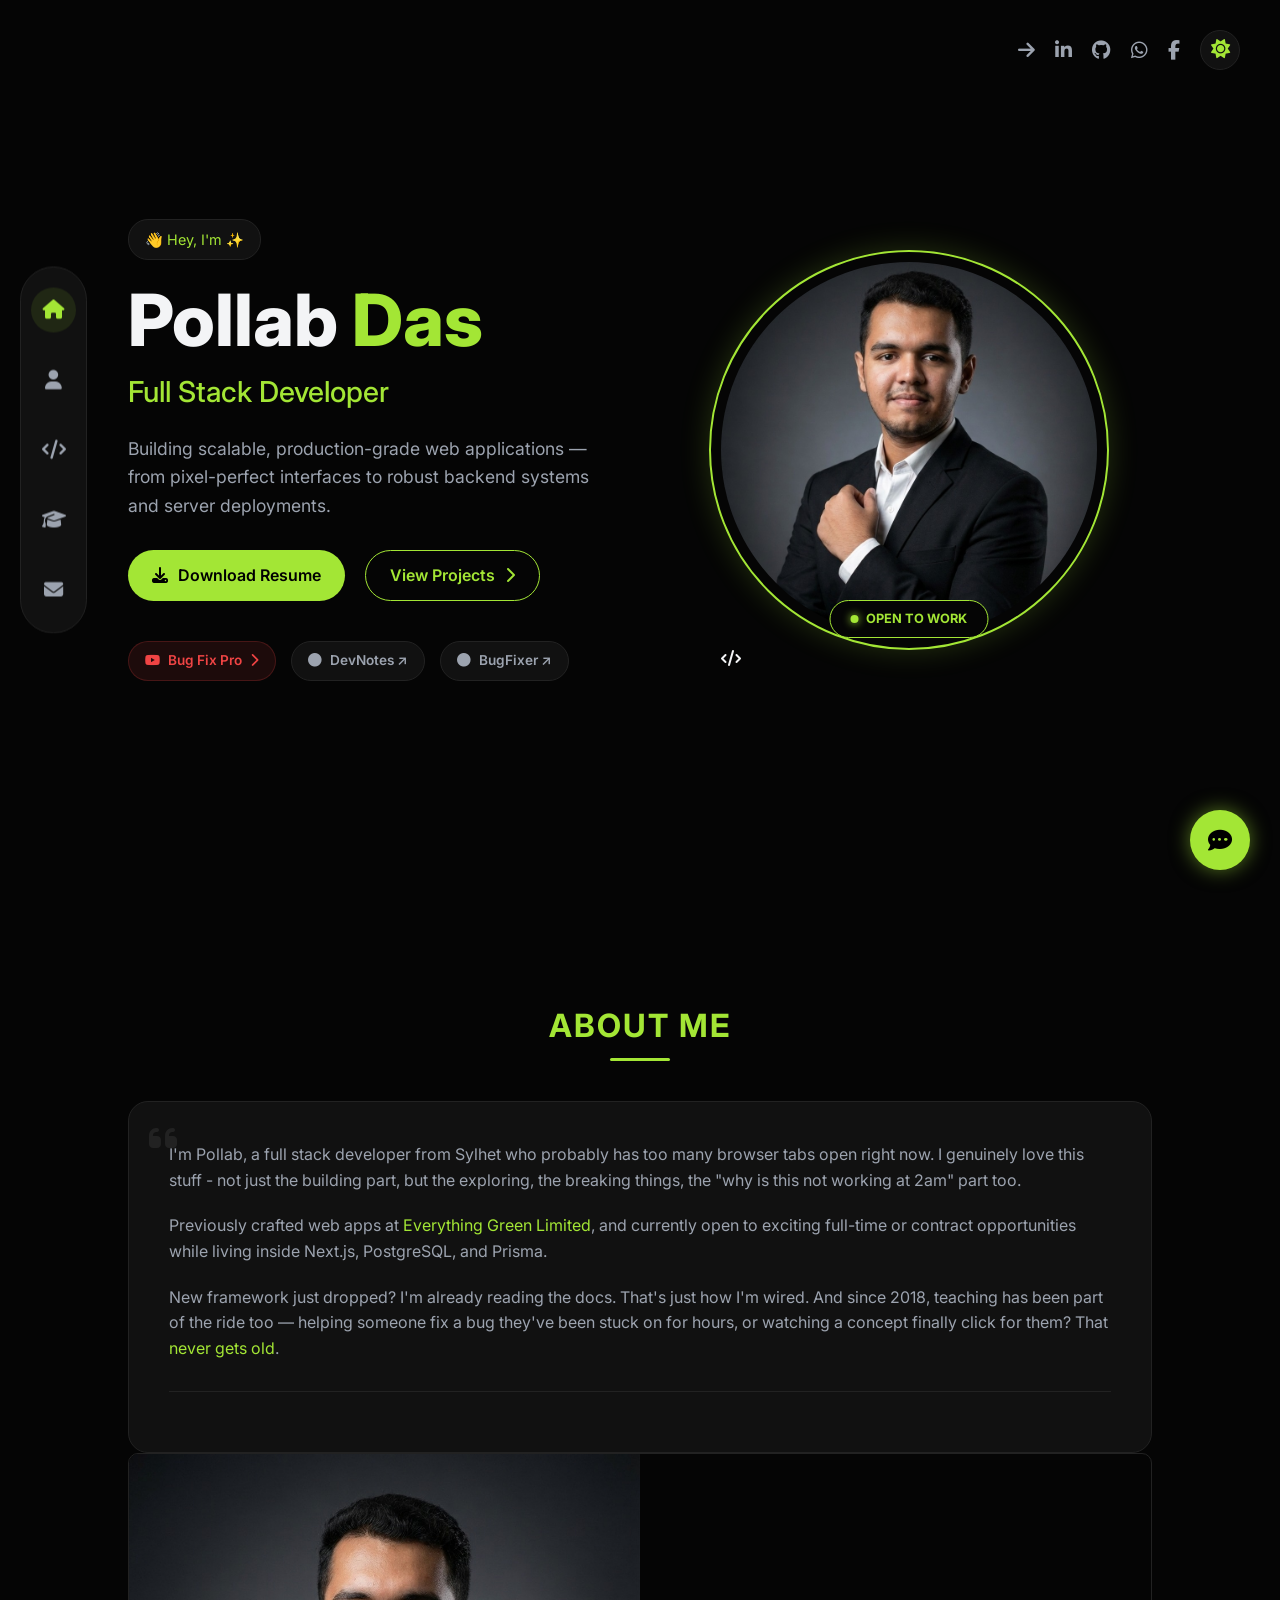
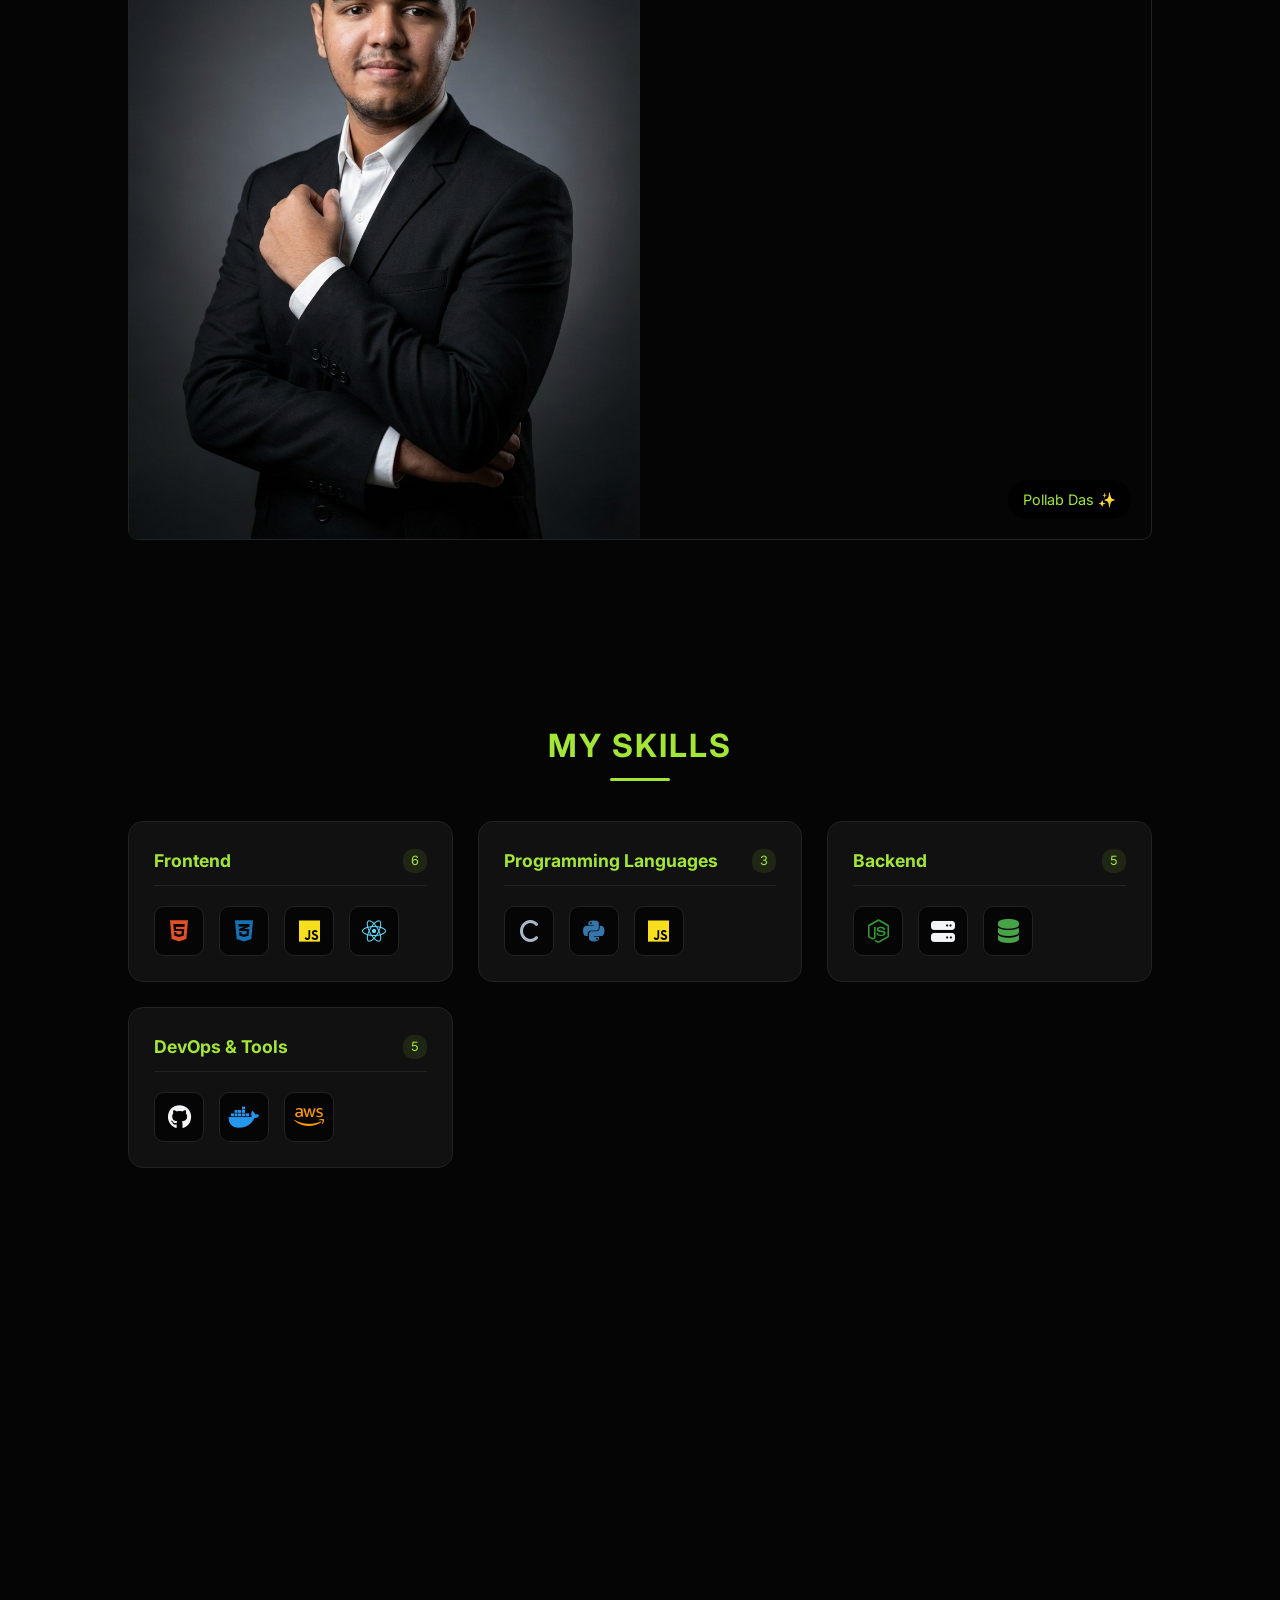
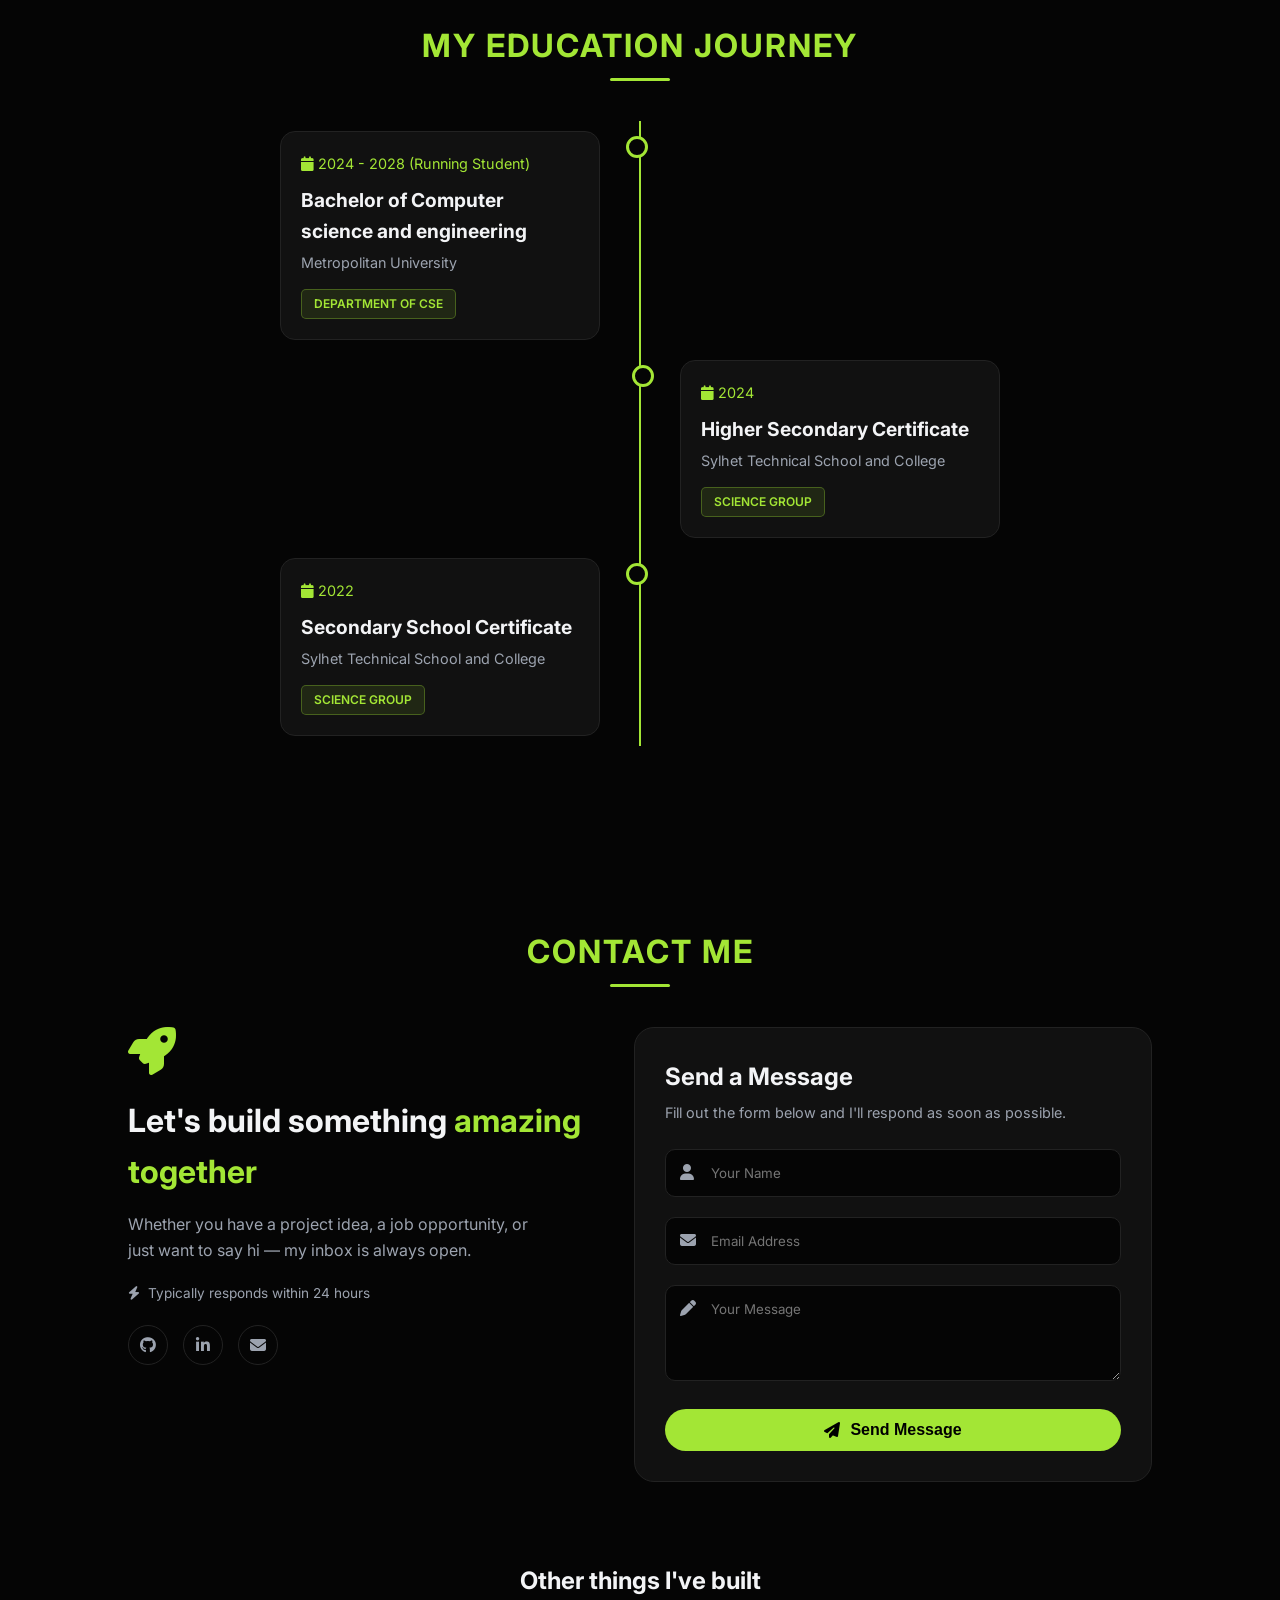
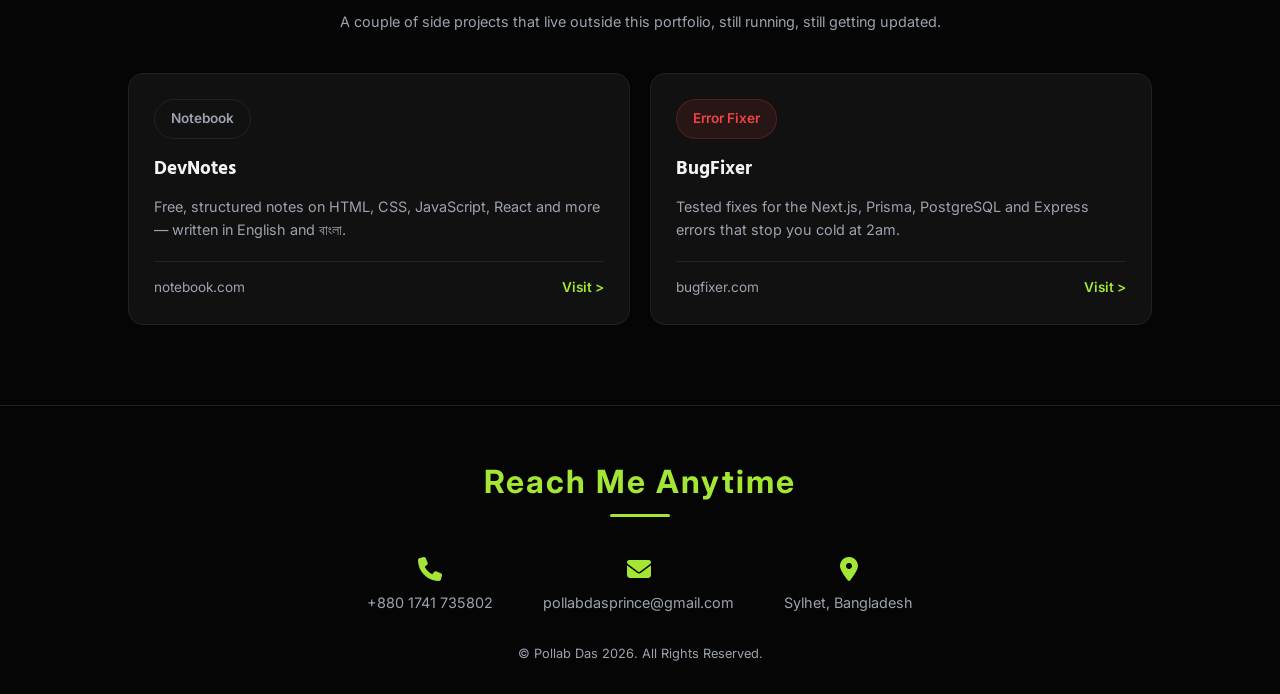
==== index.html @ fcb00f4b "first commit" ====
<!DOCTYPE html>
<html lang="en">
<head>
    <meta charset="UTF-8">
    <meta name="viewport" content="width=device-width, initial-scale=1.0">
    <title>Pollab Das | Full Stack Developer</title>
    <!-- Google Fonts -->
    <link href="https://fonts.googleapis.com/css2?family=Hind+Siliguri:wght@400;500;600;700&family=Inter:wght@400;500;600;700;800&display=swap" rel="stylesheet">
    <!-- Font Awesome for Icons -->
    <link rel="stylesheet" href="https://cdnjs.cloudflare.com/ajax/libs/font-awesome/6.4.0/css/all.min.css">
    <link rel="stylesheet" href="style.css">
</head>
<body>

    <!-- Left Sidebar Navigation -->
    <nav class="sidebar">
        <div class="nav-links">
            <a href="#home" class="active"><i class="fa-solid fa-house"></i></a>
            <a href="#about"><i class="fa-solid fa-user"></i></a>
            <a href="#skills"><i class="fa-solid fa-code"></i></a>
            <a href="#education"><i class="fa-solid fa-graduation-cap"></i></a>
            <a href="#contact"><i class="fa-solid fa-envelope"></i></a>
        </div>
    </nav>

    <!-- Top Right Social Links & Theme Toggle -->
    <div class="top-socials">
        <a href="#"><i class="fa-solid fa-arrow-right"></i></a>
        <a href="#"><i class="fa-brands fa-linkedin-in"></i></a>
        <a href="#"><i class="fa-brands fa-github"></i></a>
        <a href="#"><i class="fa-brands fa-whatsapp"></i></a>
        <a href="#"><i class="fa-brands fa-facebook-f"></i></a>
        <!-- Theme Toggle Button -->
        <button class="theme-toggle" aria-label="Toggle Theme">
            <i class="fa-solid fa-sun"></i>
        </button>
    </div>

    <main>
        <!-- Hero Section -->
        <section id="home" class="hero">
            <div class="hero-content">
                <div class="tagline">
                    <span>👋 Hey, I'm</span>  <span> ✨</span>
                </div>
                <h1 class="name-title">Pollab <span class="accent">Das</span></h1>
                <h2 class="role">Full Stack Developer</h2>
                <p class="description">
                    Building scalable, production-grade web applications — from pixel-perfect interfaces to robust backend systems and server deployments.
                </p>
                <div class="cta-buttons">
                    <a href="#" class="btn btn-primary"><i class="fa-solid fa-download"></i> Download Resume</a>
                    <a href="#" class="btn btn-outline">View Projects <i class="fa-solid fa-chevron-right"></i></a>
                </div>
                <div class="project-tags">
                    <span class="tag red-tag"><i class="fa-brands fa-youtube"></i> Bug Fix Pro <i class="fa-solid fa-chevron-right"></i></span>
                    <span class="tag dark-tag"><i class="fa-solid fa-circle"></i> DevNotes ↗</span>
                    <span class="tag dark-tag"><i class="fa-solid fa-circle"></i> BugFixer ↗</span>
                </div>
            </div>
            <div class="hero-image">
                <div class="image-wrapper">
                    <!-- এখানে আপনার নিজের ছবি দিন -->
                    <img src="image/pro.jpg.jpeg" alt="Abdullah Al Monir">
                    <div class="status-badge">
                        <span class="dot"></span> OPEN TO WORK
                    </div>
                    <div class="floating-icon icon1"><i class="fa-solid fa-code"></i></div>
                </div>
            </div>
        </section>

        <!-- About Section -->
        <section id="about" class="section">
            <h2 class="section-title">ABOUT ME</h2>
            <div class="about-container">
                <div class="about-text-card">
                    <i class="fa-solid fa-quote-left quote-icon"></i>
                    <p>I'm Pollab, a full stack developer from Sylhet who probably has too many browser tabs open right now. I genuinely love this stuff - not just the building part, but the exploring, the breaking things, the "why is this not working at 2am" part too.</p>
                    <p>Previously crafted web apps at <span class="accent">Everything Green Limited</span>, and currently open to exciting full-time or contract opportunities while living inside Next.js, PostgreSQL, and Prisma.</p>
                    <p>New framework just dropped? I'm already reading the docs. That's just how I'm wired. And since 2018, teaching has been part of the ride too — helping someone fix a bug they've been stuck on for hours, or watching a concept finally click for them? That <span class="accent">never gets old</span>.</p>
                    <div class="stats">
                        <!-- <div class="stat-item">
                            <h3>2+</h3>
                            <p>YEARS EXP</p>
                        </div>
                        <div class="stat-item">
                            <h3>30+</h3>
                            <p>PROJECTS</p>
                        </div>
                        <div class="stat-item">
                            <h3>MERN</h3>
                            <p>STACK PRO</p> -->
                        </div>
                    </div>
                </div>
                <div class="about-image-card">
                    <!-- এখানে About সেকশনের জন্য আপনার আরেকটি ছবি দিন -->
                    <img src="image/about.jpeg" alt="About Pollab">
                    <div class="image-badge">Pollab Das ✨</div>
                </div>
            </div>
        </section>

        <!-- Skills Section -->
        <section id="skills" class="section">
            <h2 class="section-title">MY SKILLS</h2>
            <div class="skills-grid">
                
                <!-- Skill Card 1 -->
                <div class="skill-card">
                    <div class="skill-header">
                        <h3>Frontend</h3> <span>6</span>
                    </div>
                    <div class="skill-icons">
                        <div class="icon-box"><i class="fa-brands fa-html5" style="color: #E34F26;"></i></div>
                        <div class="icon-box"><i class="fa-brands fa-css3-alt" style="color: #1572B6;"></i></div>
                        <div class="icon-box"><i class="fa-brands fa-js" style="color: #F7DF1E;"></i></div>
                        <div class="icon-box"><i class="fa-brands fa-react" style="color: #61DAFB;"></i></div>
                    </div>
                </div>

                <!-- Skill Card 2 -->
                <div class="skill-card">
                    <div class="skill-header">
                        <h3>Programming Languages</h3> <span>3</span>
                    </div>
                    <div class="skill-icons">
                        <div class="icon-box"><i class="fa-solid fa-c" style="color: #A8B9CC;"></i></div>
                        <div class="icon-box"><i class="fa-brands fa-python" style="color: #3776AB;"></i></div>
                        <div class="icon-box"><i class="fa-brands fa-js" style="color: #F7DF1E;"></i></div>
                    </div>
                </div>

                <!-- Skill Card 3 -->
                <div class="skill-card">
                    <div class="skill-header">
                        <h3>Backend</h3> <span>5</span>
                    </div>
                    <div class="skill-icons">
                        <div class="icon-box"><i class="fa-brands fa-node-js" style="color: #339933;"></i></div>
                        <div class="icon-box"><i class="fa-solid fa-server" style="color: var(--text-main);"></i></div>
                        <div class="icon-box"><i class="fa-solid fa-database" style="color: #47A248;"></i></div>
                    </div>
                </div>

                <!-- Skill Card 4 -->
                <div class="skill-card">
                    <div class="skill-header">
                        <h3>DevOps & Tools</h3> <span>5</span>
                    </div>
                    <div class="skill-icons">
                        <div class="icon-box"><i class="fa-brands fa-github" style="color: var(--text-main);"></i></div>
                        <div class="icon-box"><i class="fa-brands fa-docker" style="color: #2496ED;"></i></div>
                        <div class="icon-box"><i class="fa-brands fa-aws" style="color: #FF9900;"></i></div>
                    </div>
                </div>

            </div>
        </section>

        <!-- Education Section -->
        <section id="education" class="section">
            <h2 class="section-title">MY EDUCATION JOURNEY</h2>
            <div class="timeline">
                
                <div class="timeline-item left">
                    <div class="timeline-content">
                        <span class="date"><i class="fa-solid fa-calendar"></i> 2024 - 2028 (Running Student)</span>
                        <h3>Bachelor of Computer science and engineering </h3>
                        <p class="institution">Metropolitan University</p>
                        <span class="badge">DEPARTMENT OF CSE</span>
                    </div>
                </div>

                <div class="timeline-item right">
                    <div class="timeline-content">
                        <span class="date"><i class="fa-solid fa-calendar"></i> 2024</span>
                        <h3>Higher Secondary Certificate</h3>
                        <p class="institution">Sylhet Technical School and College</p>
                        <span class="badge">SCIENCE GROUP</span>
                    </div>
                </div>

                <div class="timeline-item left">
                    <div class="timeline-content">
                        <span class="date"><i class="fa-solid fa-calendar"></i> 2022</span>
                        <h3>Secondary School Certificate</h3>
                        <p class="institution">Sylhet Technical School and College</p>
                        <span class="badge">SCIENCE GROUP</span>
                    </div>
                </div>

            </div>
        </section>

        <!-- Contact Section -->
        <section id="contact" class="section">
            <h2 class="section-title">CONTACT ME</h2>
            <div class="contact-container">
                <div class="contact-info">
                    <i class="fa-solid fa-rocket rocket-icon"></i>
                    <h3>Let's build something <span class="accent">amazing together</span></h3>
                    <p>Whether you have a project idea, a job opportunity, or just want to say hi — my inbox is always open.</p>
                    <p class="response-time"><i class="fa-solid fa-bolt"></i> Typically responds within 24 hours</p>
                    <div class="contact-socials">
                        <a href="#"><i class="fa-brands fa-github"></i></a>
                        <a href="#"><i class="fa-brands fa-linkedin-in"></i></a>
                        <a href="#"><i class="fa-solid fa-envelope"></i></a>
                    </div>
                </div>
                
                <div class="contact-form-card">
                    <h3>Send a Message</h3>
                    <p>Fill out the form below and I'll respond as soon as possible.</p>
                    <form action="#">
                        <div class="input-group">
                            <i class="fa-solid fa-user"></i>
                            <input type="text" placeholder="Your Name" required>
                        </div>
                        <div class="input-group">
                            <i class="fa-solid fa-envelope"></i>
                            <input type="email" placeholder="Email Address" required>
                        </div>
                        <div class="input-group">
                            <i class="fa-solid fa-pen"></i>
                            <textarea placeholder="Your Message" rows="4" required></textarea>
                        </div>
                        <button type="submit" class="btn btn-primary full-width"><i class="fa-solid fa-paper-plane"></i> Send Message</button>
                    </form>
                </div>
            </div>

            <!-- Other Projects -->
            <h3 class="other-projects-title">Other things I've built</h3>
            <p class="other-projects-subtitle">A couple of side projects that live outside this portfolio, still running, still getting updated.</p>
            
            <div class="projects-grid">
                <div class="project-card">
                    <span class="tag dark-tag">Notebook</span>
                    <h4>DevNotes</h4>
                    <p>Free, structured notes on HTML, CSS, JavaScript, React and more — written in English and বাংলা.</p>
                    <a href="#" class="project-link">notebook.com <span>Visit ></span></a>
                </div>
                <div class="project-card">
                    <span class="tag red-tag">Error Fixer</span>
                    <h4>BugFixer</h4>
                    <p>Tested fixes for the Next.js, Prisma, PostgreSQL and Express errors that stop you cold at 2am.</p>
                    <a href="#" class="project-link">bugfixer.com <span>Visit ></span></a>
                </div>
            </div>
        </section>

        <!-- Footer -->
        <footer>
            <h3 class="section-title">Reach Me Anytime</h3>
            <div class="footer-contact">
                <div class="footer-item">
                    <i class="fa-solid fa-phone"></i>
                    <p>+880 1741 735802</p>
                </div>
                <div class="footer-item">
                    <i class="fa-solid fa-envelope"></i>
                    <p>pollabdasprince@gmail.com</p>
                </div>
                <div class="footer-item">
                    <i class="fa-solid fa-location-dot"></i>
                    <p>Sylhet, Bangladesh</p>
                </div>
            </div>
            <p class="copyright">© Pollab Das 2026. All Rights Reserved.</p>
        </footer>
    </main>

    <!-- Floating Chat Button -->
    <a href="#" class="floating-chat">
        <i class="fa-solid fa-comment-dots"></i>
    </a>

    <!-- Theme Toggle JavaScript -->
    <script>
        const themeToggleBtn = document.querySelector('.theme-toggle');
        const themeIcon = themeToggleBtn.querySelector('i');
        const body = document.body;

        // Check if light mode was previously saved
        if (localStorage.getItem('theme') === 'light') {
            body.classList.add('light-mode');
            themeIcon.classList.replace('fa-sun', 'fa-moon');
        }

        // Toggle theme on button click
        themeToggleBtn.addEventListener('click', () => {
            body.classList.toggle('light-mode');
            
            if (body.classList.contains('light-mode')) {
                themeIcon.classList.replace('fa-sun', 'fa-moon');
                localStorage.setItem('theme', 'light');
            } else {
                themeIcon.classList.replace('fa-moon', 'fa-sun');
                localStorage.setItem('theme', 'dark');
            }
        });
    </script>
</body>
</html>
---- style.css ----
/* --- Global Variables & Reset --- */
:root {
    /* Dark Mode Defaults */
    --bg-dark: #050505;
    --bg-card: #111111;
    --bg-card-hover: #1a1a1a;
    --text-main: #f3f4f6;
    --text-muted: #9ca3af;
    --accent: #a3e635; /* Neon Green */
    --accent-hover: #84cc16;
    --border-color: #222222;
    --font-main: 'Inter', sans-serif;
    --font-bn: 'Hind Siliguri', sans-serif;
}

/* --- Light Mode Overrides --- */
body.light-mode {
    --bg-dark: #f8fafc;
    --bg-card: #ffffff;
    --bg-card-hover: #f1f5f9;
    --text-main: #0f172a;
    --text-muted: #64748b;
    --border-color: #e2e8f0;
    --accent: #65a30d; /* Darker Green for visibility */
    --accent-hover: #4d7c0f;
}

* {
    margin: 0;
    padding: 0;
    box-sizing: border-box;
}

html {
    scroll-behavior: smooth;
}

body {
    background-color: var(--bg-dark);
    color: var(--text-main);
    font-family: var(--font-main);
    line-height: 1.6;
    overflow-x: hidden;
    transition: background-color 0.3s ease, color 0.3s ease;
}

a {
    text-decoration: none;
    color: inherit;
}

ul {
    list-style: none;
}

/* --- Typography & Reusable Classes --- */
.accent {
    color: var(--accent);
}

.section {
    padding: 100px 10% 80px;
    min-height: 100vh;
}

.section-title {
    text-align: center;
    font-size: 2rem;
    font-weight: 700;
    letter-spacing: 2px;
    margin-bottom: 50px;
    color: var(--accent);
    position: relative;
}

.section-title::after {
    content: '';
    position: absolute;
    bottom: -10px;
    left: 50%;
    transform: translateX(-50%);
    width: 60px;
    height: 3px;
    background-color: var(--accent);
    border-radius: 2px;
}

.btn {
    display: inline-flex;
    align-items: center;
    gap: 10px;
    padding: 12px 24px;
    border-radius: 30px;
    font-weight: 600;
    font-size: 1rem;
    cursor: pointer;
    transition: all 0.3s ease;
}

.btn-primary {
    background-color: var(--accent);
    color: #000;
    border: none;
}

.btn-primary:hover {
    background-color: var(--accent-hover);
    box-shadow: 0 0 15px rgba(163, 230, 53, 0.4);
}

body.light-mode .btn-primary {
    color: #fff;
}

body.light-mode .btn-primary:hover {
    box-shadow: 0 0 15px rgba(101, 163, 13, 0.4);
}

.btn-outline {
    background-color: transparent;
    color: var(--accent);
    border: 1px solid var(--accent);
}

.btn-outline:hover {
    background-color: rgba(163, 230, 53, 0.1);
}

/* --- Sidebar Navigation --- */
.sidebar {
    position: fixed;
    left: 20px;
    top: 50%;
    transform: translateY(-50%);
    background-color: var(--bg-card);
    backdrop-filter: blur(10px);
    border: 1px solid var(--border-color);
    border-radius: 40px;
    padding: 20px 10px;
    z-index: 100;
    transition: all 0.3s ease;
}

.nav-links {
    display: flex;
    flex-direction: column;
    gap: 25px;
}

.nav-links a {
    width: 45px;
    height: 45px;
    display: flex;
    justify-content: center;
    align-items: center;
    border-radius: 50%;
    color: var(--text-muted);
    font-size: 1.2rem;
    transition: 0.3s;
}

.nav-links a:hover, .nav-links a.active {
    color: var(--accent);
    background-color: rgba(163, 230, 53, 0.1);
}

/* --- Top Socials --- */
.top-socials {
    position: fixed;
    top: 30px;
    right: 40px;
    display: flex;
    align-items: center;
    gap: 20px;
    z-index: 100;
}

.top-socials a, .theme-toggle {
    color: var(--text-muted);
    font-size: 1.2rem;
    transition: 0.3s;
    background: none;
    border: none;
    cursor: pointer;
}

.top-socials a:hover {
    color: var(--accent);
}

.theme-toggle {
    width: 40px;
    height: 40px;
    border-radius: 50%;
    background-color: var(--bg-card);
    border: 1px solid var(--border-color);
    display: flex;
    justify-content: center;
    align-items: center;
    color: var(--accent);
}

.theme-toggle:hover {
    background-color: var(--bg-card-hover);
}

/* --- Hero Section --- */
.hero {
    display: flex;
    align-items: center;
    justify-content: space-between;
    min-height: 100vh;
    padding: 0 10%;
    gap: 50px;
}

.hero-content {
    flex: 1;
}

.tagline {
    display: inline-block;
    padding: 8px 16px;
    background-color: var(--bg-card);
    border: 1px solid var(--border-color);
    border-radius: 20px;
    font-size: 0.9rem;
    color: var(--accent);
    margin-bottom: 20px;
    transition: 0.3s;
}

.name-title {
    font-size: 4.5rem;
    line-height: 1.1;
    font-weight: 800;
    margin-bottom: 10px;
}

.role {
    font-size: 1.8rem;
    color: var(--accent);
    font-weight: 500;
    margin-bottom: 20px;
}

.description {
    color: var(--text-muted);
    font-size: 1.1rem;
    max-width: 500px;
    margin-bottom: 30px;
}

.cta-buttons {
    display: flex;
    gap: 20px;
    margin-bottom: 40px;
}

.project-tags {
    display: flex;
    gap: 15px;
    flex-wrap: wrap;
}

.tag {
    display: inline-flex;
    align-items: center;
    gap: 8px;
    padding: 8px 16px;
    border-radius: 20px;
    font-size: 0.85rem;
    font-weight: 600;
    border: 1px solid var(--border-color);
}

.red-tag {
    background-color: rgba(239, 68, 68, 0.1);
    color: #ef4444;
    border-color: rgba(239, 68, 68, 0.2);
}

.dark-tag {
    background-color: var(--bg-card);
    color: var(--text-muted);
    transition: 0.3s;
}

.hero-image {
    flex: 1;
    display: flex;
    justify-content: center;
}

.image-wrapper {
    position: relative;
    width: 400px;
    height: 400px;
    border-radius: 50%;
    border: 2px solid var(--accent);
    padding: 10px;
    box-shadow: 0 0 30px rgba(163, 230, 53, 0.2);
    transition: 0.3s;
}

body.light-mode .image-wrapper {
    box-shadow: 0 0 30px rgba(101, 163, 13, 0.2);
}

.image-wrapper img {
    width: 100%;
    height: 100%;
    object-fit: cover;
    border-radius: 50%;
}

.status-badge {
    position: absolute;
    bottom: 10px;
    left: 50%;
    transform: translateX(-50%);
    background-color: var(--bg-dark);
    border: 1px solid var(--accent);
    color: var(--accent);
    padding: 8px 20px;
    border-radius: 20px;
    font-size: 0.8rem;
    font-weight: bold;
    display: flex;
    align-items: center;
    gap: 8px;
    white-space: nowrap;
    transition: 0.3s;
}

.dot {
    width: 8px;
    height: 8px;
    background-color: var(--accent);
    border-radius: 50%;
    box-shadow: 0 0 8px var(--accent);
}

/* --- About Section --- */
.about-container {
    display: flex;
    gap: 40px;
    align-items: stretch;
}

.about-text-card {
    flex: 1.5;
    background-color: var(--bg-card);
    border: 1px solid var(--border-color);
    border-radius: 20px;
    padding: 40px;
    position: relative;
    transition: 0.3s;
}

.quote-icon {
    position: absolute;
    top: 20px;
    left: 20px;
    color: var(--border-color);
    font-size: 2rem;
}

.about-text-card p {
    margin-bottom: 20px;
    color: var(--text-muted);
    position: relative;
    z-index: 1;
}

.stats {
    display: flex;
    justify-content: space-around;
    border-top: 1px solid var(--border-color);
    padding-top: 20px;
    margin-top: 30px;
    text-align: center;
}

.stat-item h3 {
    color: var(--accent);
    font-size: 1.8rem;
}

.stat-item p {
    font-size: 0.8rem;
    margin-bottom: 0;
    letter-spacing: 1px;
}

.about-image-card {
    flex: 1;
    border-radius: 10px;
    overflow: hidden;
    position: relative;
    border: 1px solid var(--border-color);
}

.about-image-card img {
    width: 50%;
    height: 50%;
    object-fit: cover;
    display: block;
}

.image-badge {
    position: absolute;
    bottom: 20px;
    right: 20px;
    background-color: rgba(0, 0, 0, 0.7);
    backdrop-filter: blur(5px);
    padding: 8px 15px;
    border-radius: 20px;
    font-size: 0.9rem;
    color: var(--accent);
}

/* --- Skills Section --- */
.skills-grid {
    display: grid;
    grid-template-columns: repeat(auto-fit, minmax(300px, 1fr));
    gap: 25px;
}

.skill-card {
    background-color: var(--bg-card);
    border: 1px solid var(--border-color);
    border-radius: 15px;
    padding: 25px;
    transition: 0.3s;
}

.skill-card:hover {
    border-color: var(--accent);
}

.skill-header {
    display: flex;
    justify-content: space-between;
    align-items: center;
    margin-bottom: 20px;
    border-bottom: 1px solid var(--border-color);
    padding-bottom: 10px;
}

.skill-header h3 {
    color: var(--accent);
    font-size: 1.1rem;
}

.skill-header span {
    background-color: rgba(163, 230, 53, 0.1);
    color: var(--accent);
    padding: 2px 8px;
    border-radius: 10px;
    font-size: 0.8rem;
}

body.light-mode .skill-header span {
    background-color: rgba(101, 163, 13, 0.1);
}

.skill-icons {
    display: flex;
    gap: 15px;
    flex-wrap: wrap;
}

.icon-box {
    width: 50px;
    height: 50px;
    background-color: var(--bg-dark);
    border: 1px solid var(--border-color);
    border-radius: 10px;
    display: flex;
    justify-content: center;
    align-items: center;
    font-size: 1.5rem;
    transition: 0.3s;
}

.icon-box:hover {
    transform: translateY(-5px);
    border-color: var(--accent);
}

/* --- Education Section --- */
.timeline {
    position: relative;
    max-width: 800px;
    margin: 0 auto;
}

.timeline::after {
    content: '';
    position: absolute;
    width: 2px;
    background-color: var(--accent);
    top: 0;
    bottom: 0;
    left: 50%;
    margin-left: -1px;
}

.timeline-item {
    padding: 10px 40px;
    position: relative;
    background-color: inherit;
    width: 50%;
}

.timeline-item::after {
    content: '';
    position: absolute;
    width: 16px;
    height: 16px;
    right: -8px;
    background-color: var(--bg-dark);
    border: 3px solid var(--accent);
    top: 15px;
    border-radius: 50%;
    z-index: 1;
}

.left { left: 0; }
.right { left: 50%; }
.right::after { left: -8px; }

.timeline-content {
    padding: 20px;
    background-color: var(--bg-card);
    border: 1px solid var(--border-color);
    border-radius: 15px;
    position: relative;
    transition: 0.3s;
}

.timeline-content .date {
    color: var(--accent);
    font-size: 0.9rem;
    margin-bottom: 10px;
    display: block;
}

.timeline-content h3 {
    font-size: 1.2rem;
    margin-bottom: 5px;
}

.timeline-content .institution {
    color: var(--text-muted);
    font-size: 0.9rem;
    margin-bottom: 15px;
}

.badge {
    display: inline-block;
    padding: 4px 12px;
    background-color: rgba(163, 230, 53, 0.1);
    color: var(--accent);
    border: 1px solid rgba(163, 230, 53, 0.3);
    border-radius: 5px;
    font-size: 0.75rem;
    font-weight: 600;
}

body.light-mode .badge {
    background-color: rgba(101, 163, 13, 0.1);
    border-color: rgba(101, 163, 13, 0.3);
}

/* --- Contact Section --- */
.contact-container {
    display: flex;
    gap: 50px;
    margin-bottom: 80px;
}

.contact-info {
    flex: 1;
}

.rocket-icon {
    font-size: 3rem;
    color: var(--accent);
    margin-bottom: 20px;
}

.contact-info h3 {
    font-size: 2rem;
    margin-bottom: 15px;
}

.contact-info p {
    color: var(--text-muted);
    margin-bottom: 20px;
    max-width: 400px;
}

.response-time {
    font-size: 0.85rem;
    color: var(--accent);
    display: flex;
    align-items: center;
    gap: 8px;
    margin-bottom: 30px;
}

.contact-socials {
    display: flex;
    gap: 15px;
}

.contact-socials a {
    width: 40px;
    height: 40px;
    display: flex;
    justify-content: center;
    align-items: center;
    border: 1px solid var(--border-color);
    border-radius: 50%;
    color: var(--text-muted);
    transition: 0.3s;
}

.contact-socials a:hover {
    border-color: var(--accent);
    color: var(--accent);
}

.contact-form-card {
    flex: 1;
    background-color: var(--bg-card);
    border: 1px solid var(--border-color);
    padding: 30px;
    border-radius: 20px;
    transition: 0.3s;
}

.contact-form-card h3 {
    font-size: 1.5rem;
    margin-bottom: 5px;
}

.contact-form-card p {
    color: var(--text-muted);
    font-size: 0.9rem;
    margin-bottom: 25px;
}

.input-group {
    position: relative;
    margin-bottom: 20px;
}

.input-group i {
    position: absolute;
    left: 15px;
    top: 15px;
    color: var(--text-muted);
}

.input-group input, 
.input-group textarea {
    width: 100%;
    padding: 15px 15px 15px 45px;
    background-color: var(--bg-dark);
    border: 1px solid var(--border-color);
    border-radius: 10px;
    color: var(--text-main);
    font-family: inherit;
    transition: 0.3s;
}

.input-group input:focus, 
.input-group textarea:focus {
    outline: none;
    border-color: var(--accent);
}

.full-width {
    width: 100%;
    justify-content: center;
}

/* --- Other Projects --- */
.other-projects-title {
    text-align: center;
    font-size: 1.5rem;
    margin-bottom: 10px;
}

.other-projects-subtitle {
    text-align: center;
    color: var(--text-muted);
    font-size: 0.9rem;
    margin-bottom: 40px;
}

.projects-grid {
    display: grid;
    grid-template-columns: repeat(auto-fit, minmax(300px, 1fr));
    gap: 20px;
}

.project-card {
    background-color: var(--bg-card);
    border: 1px solid var(--border-color);
    padding: 25px;
    border-radius: 15px;
    transition: 0.3s;
}

.project-card:hover {
    border-color: var(--accent);
}

.project-card .tag {
    margin-bottom: 15px;
    display: inline-block;
}

.project-card h4 {
    font-size: 1.2rem;
    margin-bottom: 10px;
    font-family: var(--font-bn);
}

.project-card p {
    color: var(--text-muted);
    font-size: 0.9rem;
    margin-bottom: 20px;
}

.project-link {
    display: flex;
    justify-content: space-between;
    font-size: 0.85rem;
    color: var(--text-muted);
    border-top: 1px solid var(--border-color);
    padding-top: 15px;
}

.project-link span {
    color: var(--accent);
    font-weight: 600;
}

/* --- Footer --- */
footer {
    padding: 50px 10% 30px;
    text-align: center;
    border-top: 1px solid var(--border-color);
}

.footer-contact {
    display: flex;
    justify-content: center;
    gap: 50px;
    margin-bottom: 30px;
    flex-wrap: wrap;
}

.footer-item {
    display: flex;
    flex-direction: column;
    align-items: center;
    gap: 10px;
}

.footer-item i {
    font-size: 1.5rem;
    color: var(--accent);
}

.footer-item p {
    color: var(--text-muted);
    font-size: 0.9rem;
}

.copyright {
    color: var(--text-muted);
    font-size: 0.8rem;
    margin-top: 30px;
}

/* --- Floating Chat --- */
.floating-chat {
    position: fixed;
    bottom: 30px;
    right: 30px;
    width: 60px;
    height: 60px;
    background-color: var(--accent);
    color: #000;
    border-radius: 50%;
    display: flex;
    justify-content: center;
    align-items: center;
    font-size: 1.5rem;
    box-shadow: 0 0 20px rgba(163, 230, 53, 0.5);
    transition: 0.3s;
    z-index: 100;
}

body.light-mode .floating-chat {
    color: #fff;
    box-shadow: 0 0 20px rgba(101, 163, 13, 0.5);
}

.floating-chat:hover {
    transform: scale(1.1);
}

/* --- Responsive Design --- */
@media (max-width: 1024px) {
    .hero {
        flex-direction: column-reverse;
        justify-content: center;
        text-align: center;
        padding-top: 100px;
    }
    
    .description, .cta-buttons, .project-tags {
        margin: 20px auto;
        justify-content: center;
    }

    .about-container {
        flex-direction: column;
    }

    .contact-container {
        flex-direction: column;
    }
}

@media (max-width: 768px) {
    .sidebar {
        bottom: 0;
        top: auto;
        left: 0;
        width: 100%;
        height: 70px;
        transform: none;
        border-radius: 0;
        border-top: 1px solid var(--border-color);
        border-left: none;
        border-right: none;
        border-bottom: none;
        padding: 0;
        display: flex;
        justify-content: center;
        align-items: center;
        background-color: var(--bg-card);
    }

    .nav-links {
        flex-direction: row;
        gap: 30px;
    }

    .top-socials {
        top: 20px;
        right: 20px;
    }

    .name-title {
        font-size: 3rem;
    }

    .image-wrapper {
        width: 300px;
        height: 300px;
    }

    .timeline::after {
        left: 31px;
    }

    .timeline-item {
        width: 100%;
        padding-left: 70px;
        padding-right: 25px;
    }

    .timeline-item::after {
        left: 22px;
    }

    .right {
        left: 0%;
    }
    
    .footer-contact {
        flex-direction: column;
        gap: 30px;
    }

    .floating-chat {
        bottom: 90px;
    }
}
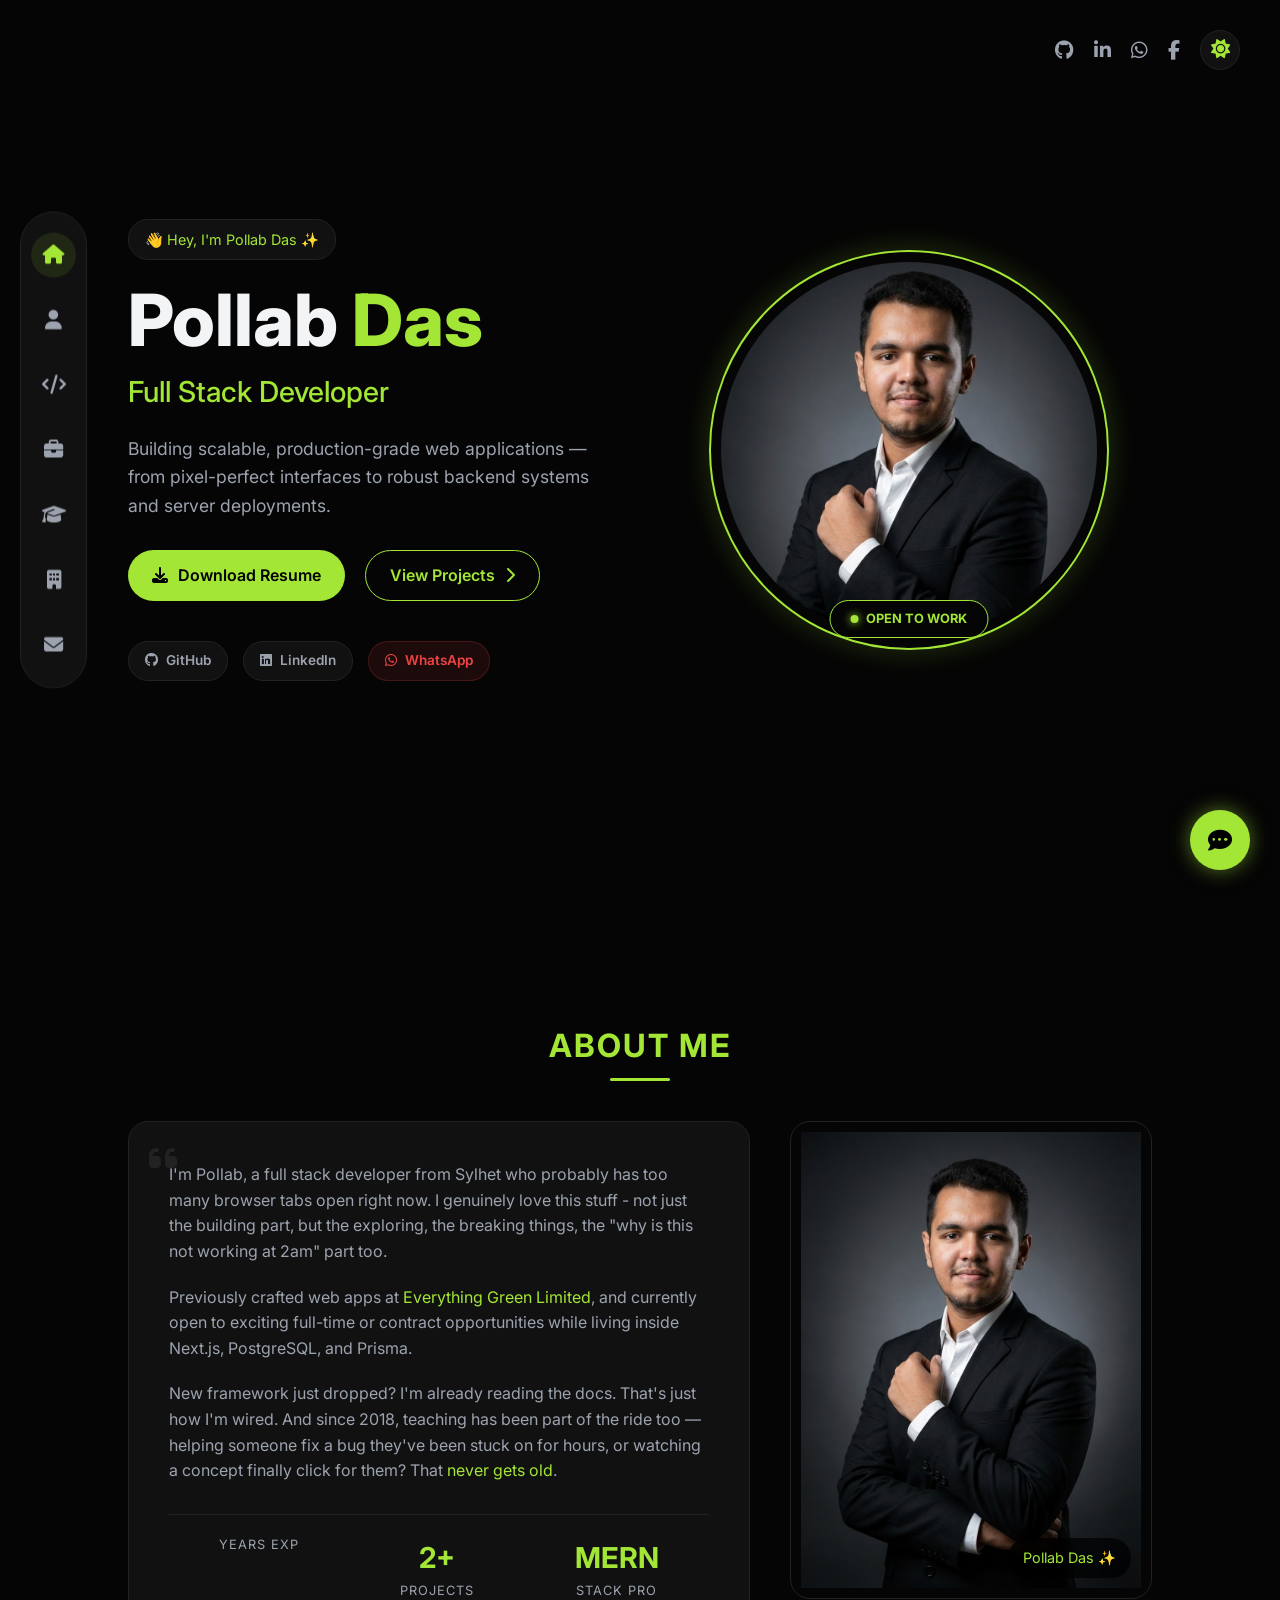
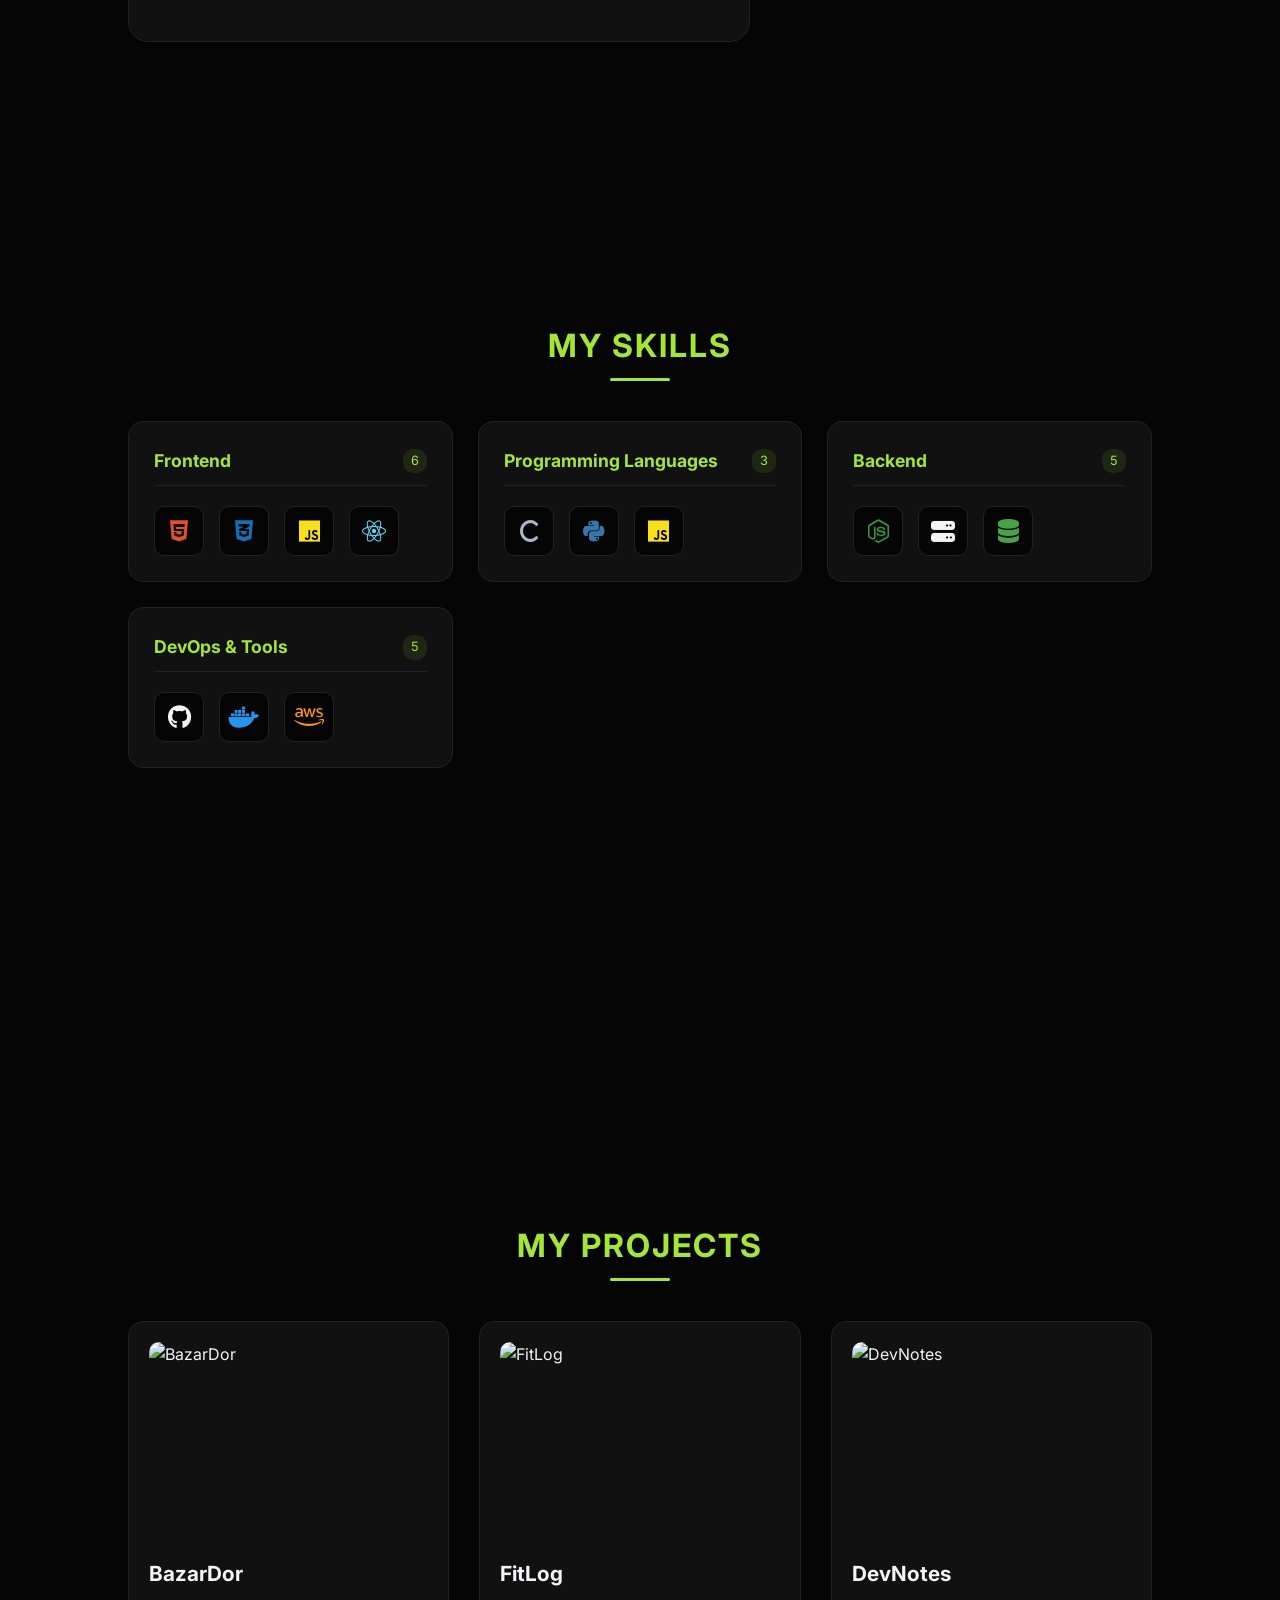
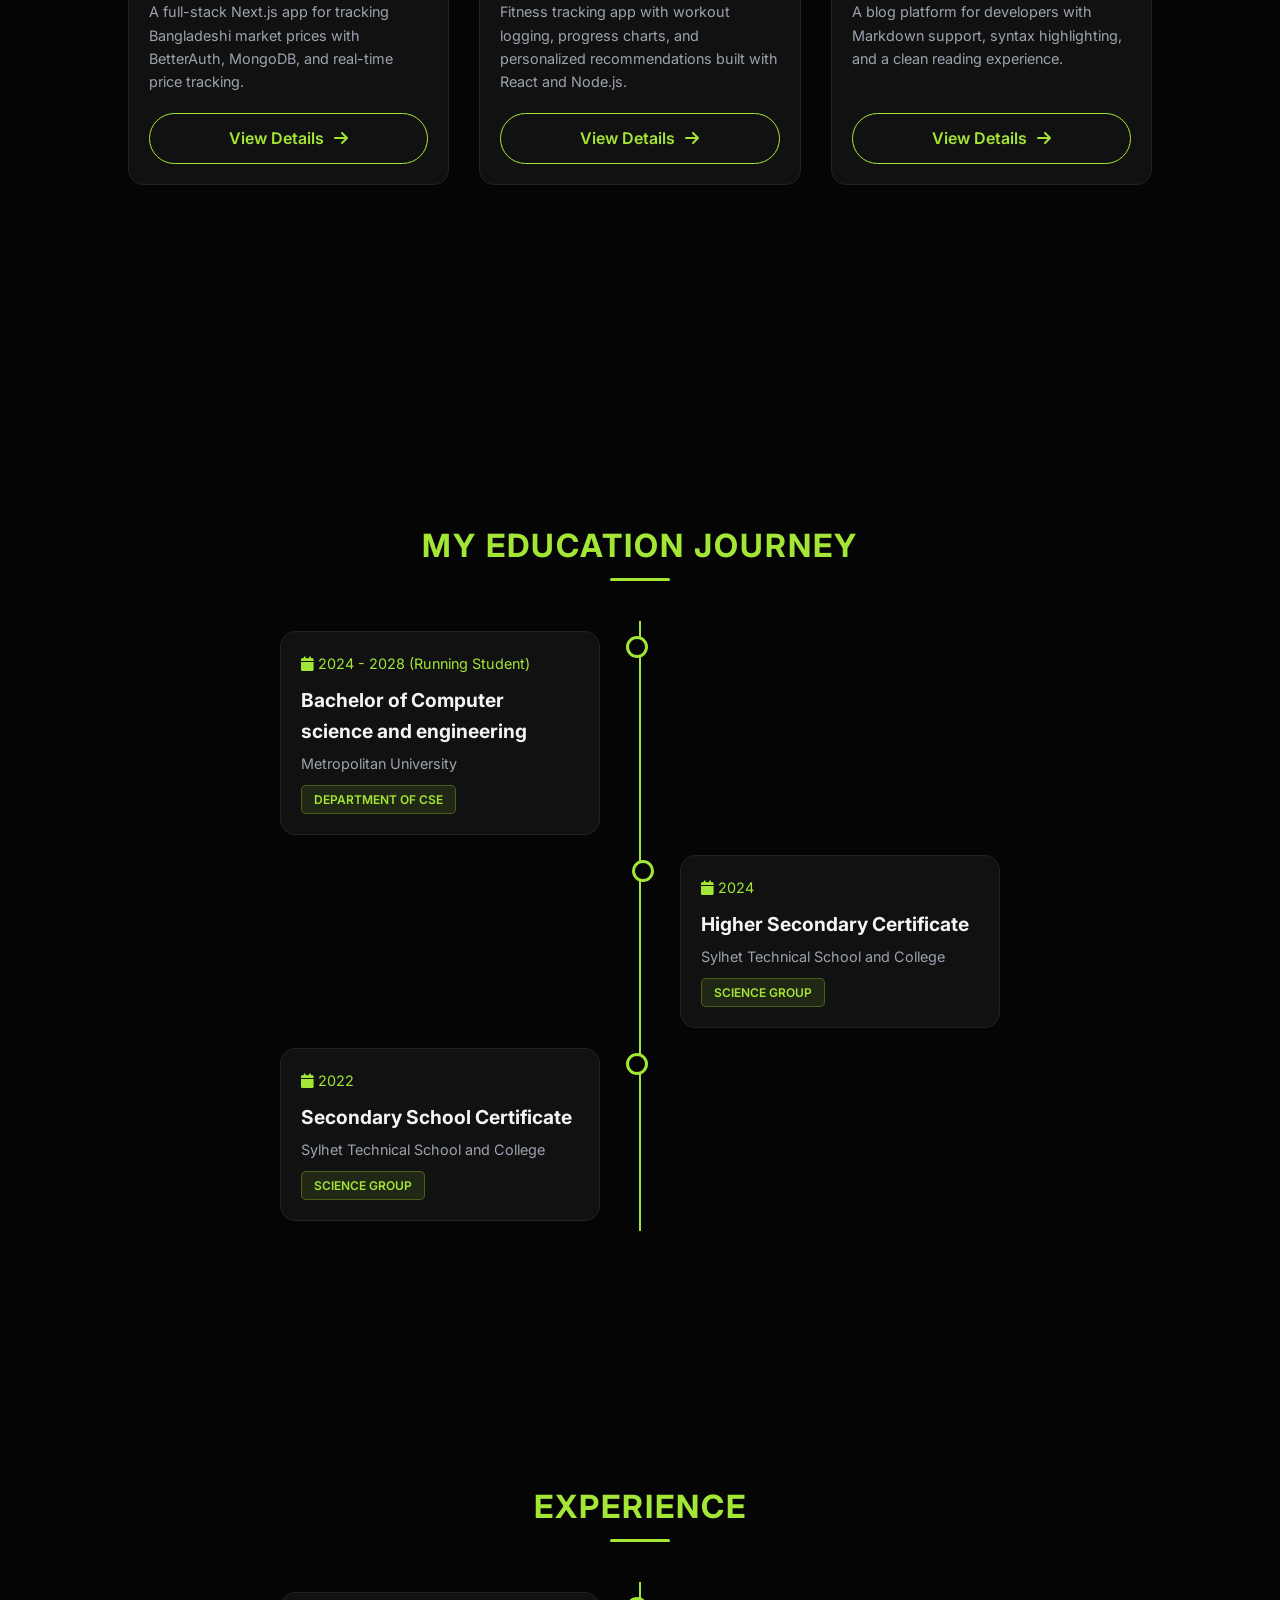
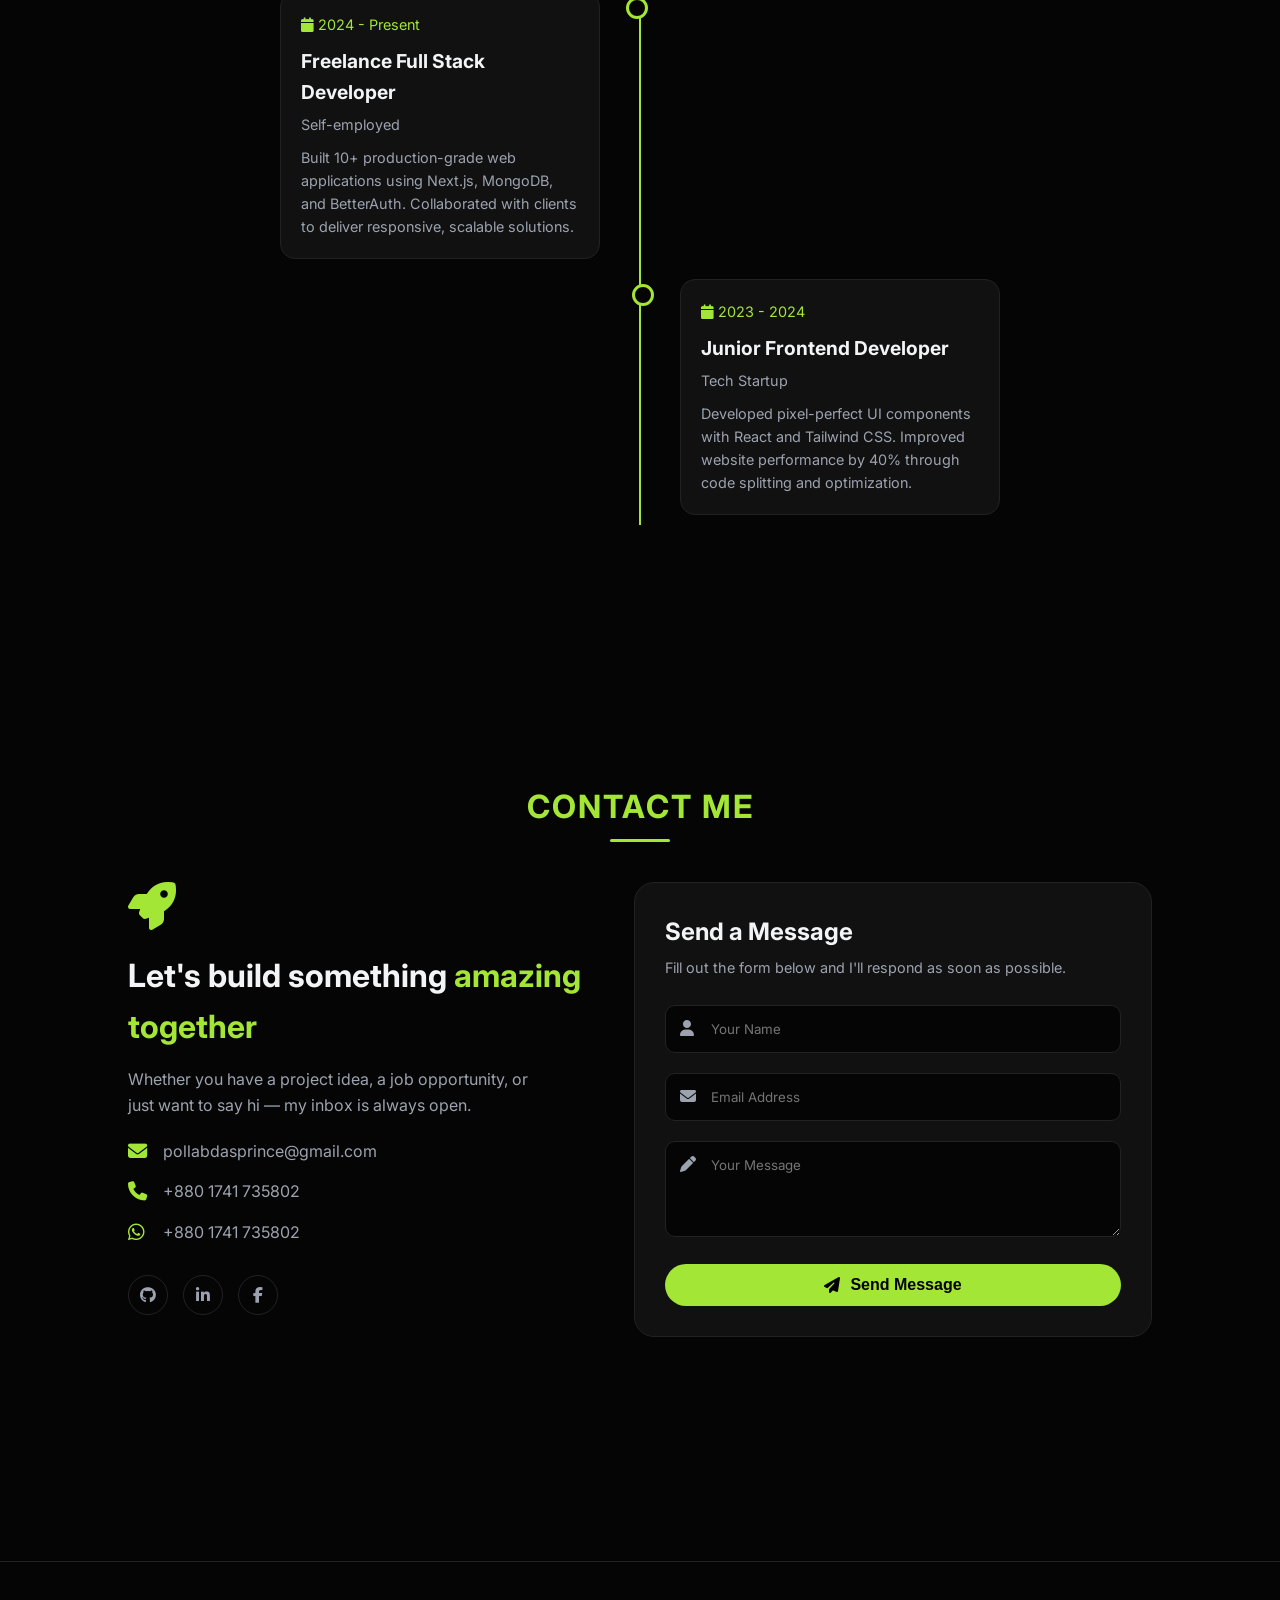
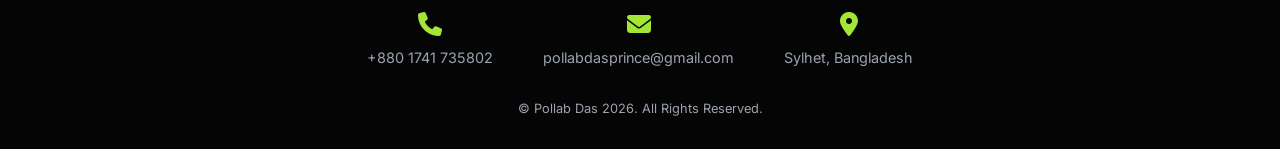
==== commit 1edecc09: "first commit" ====
--- a/index.html
+++ b/index.html
@@ -18,18 +18,19 @@
             <a href="#home" class="active"><i class="fa-solid fa-house"></i></a>
             <a href="#about"><i class="fa-solid fa-user"></i></a>
             <a href="#skills"><i class="fa-solid fa-code"></i></a>
+            <a href="#projects"><i class="fa-solid fa-briefcase"></i></a>
             <a href="#education"><i class="fa-solid fa-graduation-cap"></i></a>
+            <a href="#experience"><i class="fa-solid fa-building"></i></a>
             <a href="#contact"><i class="fa-solid fa-envelope"></i></a>
         </div>
     </nav>
 
     <!-- Top Right Social Links & Theme Toggle -->
     <div class="top-socials">
-        <a href="#"><i class="fa-solid fa-arrow-right"></i></a>
-        <a href="#"><i class="fa-brands fa-linkedin-in"></i></a>
-        <a href="#"><i class="fa-brands fa-github"></i></a>
-        <a href="#"><i class="fa-brands fa-whatsapp"></i></a>
-        <a href="#"><i class="fa-brands fa-facebook-f"></i></a>
+        <a href="https://github.com/Pollab-Das" target="_blank"><i class="fa-brands fa-github"></i></a>
+        <a href="https://linkedin.com" target="_blank"><i class="fa-brands fa-linkedin-in"></i></a>
+        <a href="https://wa.me/8801741735802" target="_blank"><i class="fa-brands fa-whatsapp"></i></a>
+        <a href="https://facebook.com" target="_blank"><i class="fa-brands fa-facebook-f"></i></a>
         <!-- Theme Toggle Button -->
         <button class="theme-toggle" aria-label="Toggle Theme">
             <i class="fa-solid fa-sun"></i>
@@ -41,7 +42,7 @@
         <section id="home" class="hero">
             <div class="hero-content">
                 <div class="tagline">
-                    <span>👋 Hey, I'm</span>  <span> ✨</span>
+                    <span>👋 Hey, I'm Pollab Das</span> <span> ✨</span>
                 </div>
                 <h1 class="name-title">Pollab <span class="accent">Das</span></h1>
                 <h2 class="role">Full Stack Developer</h2>
@@ -49,23 +50,22 @@
                     Building scalable, production-grade web applications — from pixel-perfect interfaces to robust backend systems and server deployments.
                 </p>
                 <div class="cta-buttons">
-                    <a href="#" class="btn btn-primary"><i class="fa-solid fa-download"></i> Download Resume</a>
-                    <a href="#" class="btn btn-outline">View Projects <i class="fa-solid fa-chevron-right"></i></a>
-                </div>
+                    <a href="assets/resume.pdf" download class="btn btn-primary"><i class="fa-solid fa-download"></i> Download Resume</a>
+                    <a href="#projects" class="btn btn-outline">View Projects <i class="fa-solid fa-chevron-right"></i></a>
+                </div>
+                <!-- Social Links Embedded in Hero -->
                 <div class="project-tags">
-                    <span class="tag red-tag"><i class="fa-brands fa-youtube"></i> Bug Fix Pro <i class="fa-solid fa-chevron-right"></i></span>
-                    <span class="tag dark-tag"><i class="fa-solid fa-circle"></i> DevNotes ↗</span>
-                    <span class="tag dark-tag"><i class="fa-solid fa-circle"></i> BugFixer ↗</span>
+                    <a href="https://github.com/Pollab-Das" target="_blank" class="tag dark-tag"><i class="fa-brands fa-github"></i> GitHub</a>
+                    <a href="https://linkedin.com" target="_blank" class="tag dark-tag"><i class="fa-brands fa-linkedin"></i> LinkedIn</a>
+                    <a href="https://wa.me/8801741735802" target="_blank" class="tag red-tag"><i class="fa-brands fa-whatsapp"></i> WhatsApp</a>
                 </div>
             </div>
             <div class="hero-image">
                 <div class="image-wrapper">
-                    <!-- এখানে আপনার নিজের ছবি দিন -->
-                    <img src="image/pro.jpg.jpeg" alt="Abdullah Al Monir">
+                    <img src="image/pro.jpg.jpeg" alt="Pollab Das">
                     <div class="status-badge">
                         <span class="dot"></span> OPEN TO WORK
                     </div>
-                    <div class="floating-icon icon1"><i class="fa-solid fa-code"></i></div>
                 </div>
             </div>
         </section>
@@ -79,23 +79,23 @@
                     <p>I'm Pollab, a full stack developer from Sylhet who probably has too many browser tabs open right now. I genuinely love this stuff - not just the building part, but the exploring, the breaking things, the "why is this not working at 2am" part too.</p>
                     <p>Previously crafted web apps at <span class="accent">Everything Green Limited</span>, and currently open to exciting full-time or contract opportunities while living inside Next.js, PostgreSQL, and Prisma.</p>
                     <p>New framework just dropped? I'm already reading the docs. That's just how I'm wired. And since 2018, teaching has been part of the ride too — helping someone fix a bug they've been stuck on for hours, or watching a concept finally click for them? That <span class="accent">never gets old</span>.</p>
+                    
                     <div class="stats">
-                        <!-- <div class="stat-item">
+                        <div class="stat-item">
+                            <h3></h3>
+                            <p>YEARS EXP</p>
+                        </div>
+                        <div class="stat-item">
                             <h3>2+</h3>
-                            <p>YEARS EXP</p>
-                        </div>
-                        <div class="stat-item">
-                            <h3>30+</h3>
                             <p>PROJECTS</p>
                         </div>
                         <div class="stat-item">
                             <h3>MERN</h3>
-                            <p>STACK PRO</p> -->
+                            <p>STACK PRO</p>
                         </div>
                     </div>
                 </div>
                 <div class="about-image-card">
-                    <!-- এখানে About সেকশনের জন্য আপনার আরেকটি ছবি দিন -->
                     <img src="image/about.jpeg" alt="About Pollab">
                     <div class="image-badge">Pollab Das ✨</div>
                 </div>
@@ -159,6 +159,40 @@
             </div>
         </section>
 
+        <!-- Projects Section (Main Requirement) -->
+        <section id="projects" class="section">
+            <h2 class="section-title">MY PROJECTS</h2>
+            <div class="projects-grid">
+                <!-- Project 1 -->
+                <div class="project-card">
+                    <div class="project-image">
+                        <img src="image/bazardor.jpg" alt="BazarDor">
+                    </div>
+                    <h4>BazarDor</h4>
+                    <p>A full-stack Next.js app for tracking Bangladeshi market prices with BetterAuth, MongoDB, and real-time price tracking.</p>
+                    <a href="project-details.html?id=1" class="btn btn-outline full-width">View Details <i class="fa-solid fa-arrow-right"></i></a>
+                </div>
+                <!-- Project 2 -->
+                <div class="project-card">
+                    <div class="project-image">
+                        <img src="image/fitlog.jpg" alt="FitLog">
+                    </div>
+                    <h4>FitLog</h4>
+                    <p>Fitness tracking app with workout logging, progress charts, and personalized recommendations built with React and Node.js.</p>
+                    <a href="project-details.html?id=2" class="btn btn-outline full-width">View Details <i class="fa-solid fa-arrow-right"></i></a>
+                </div>
+                <!-- Project 3 -->
+                <div class="project-card">
+                    <div class="project-image">
+                        <img src="image/devnotes.jpg" alt="DevNotes">
+                    </div>
+                    <h4>DevNotes</h4>
+                    <p>A blog platform for developers with Markdown support, syntax highlighting, and a clean reading experience.</p>
+                    <a href="project-details.html?id=3" class="btn btn-outline full-width">View Details <i class="fa-solid fa-arrow-right"></i></a>
+                </div>
+            </div>
+        </section>
+
         <!-- Education Section -->
         <section id="education" class="section">
             <h2 class="section-title">MY EDUCATION JOURNEY</h2>
@@ -191,6 +225,29 @@
                     </div>
                 </div>
 
+            </div>
+        </section>
+
+        <!-- Experience Section -->
+        <section id="experience" class="section">
+            <h2 class="section-title">EXPERIENCE</h2>
+            <div class="timeline">
+                <div class="timeline-item left">
+                    <div class="timeline-content">
+                        <span class="date"><i class="fa-solid fa-calendar"></i> 2024 - Present</span>
+                        <h3>Freelance Full Stack Developer</h3>
+                        <p class="institution">Self-employed</p>
+                        <p class="exp-desc">Built 10+ production-grade web applications using Next.js, MongoDB, and BetterAuth. Collaborated with clients to deliver responsive, scalable solutions.</p>
+                    </div>
+                </div>
+                <div class="timeline-item right">
+                    <div class="timeline-content">
+                        <span class="date"><i class="fa-solid fa-calendar"></i> 2023 - 2024</span>
+                        <h3>Junior Frontend Developer</h3>
+                        <p class="institution">Tech Startup</p>
+                        <p class="exp-desc">Developed pixel-perfect UI components with React and Tailwind CSS. Improved website performance by 40% through code splitting and optimization.</p>
+                    </div>
+                </div>
             </div>
         </section>
 
@@ -202,11 +259,17 @@
                     <i class="fa-solid fa-rocket rocket-icon"></i>
                     <h3>Let's build something <span class="accent">amazing together</span></h3>
                     <p>Whether you have a project idea, a job opportunity, or just want to say hi — my inbox is always open.</p>
-                    <p class="response-time"><i class="fa-solid fa-bolt"></i> Typically responds within 24 hours</p>
+                    
+                    <ul class="contact-list">
+                        <li><i class="fa-solid fa-envelope"></i> <a href="mailto:pollabdasprince@gmail.com">pollabdasprince@gmail.com</a></li>
+                        <li><i class="fa-solid fa-phone"></i> <a href="tel:+8801741735802">+880 1741 735802</a></li>
+                        <li><i class="fa-brands fa-whatsapp"></i> <a href="https://wa.me/8801741735802" target="_blank">+880 1741 735802</a></li>
+                    </ul>
+
                     <div class="contact-socials">
-                        <a href="#"><i class="fa-brands fa-github"></i></a>
-                        <a href="#"><i class="fa-brands fa-linkedin-in"></i></a>
-                        <a href="#"><i class="fa-solid fa-envelope"></i></a>
+                        <a href="https://github.com/Pollab-Das" target="_blank"><i class="fa-brands fa-github"></i></a>
+                        <a href="https://linkedin.com" target="_blank"><i class="fa-brands fa-linkedin-in"></i></a>
+                        <a href="https://facebook.com" target="_blank"><i class="fa-brands fa-facebook-f"></i></a>
                     </div>
                 </div>
                 
@@ -230,30 +293,10 @@
                     </form>
                 </div>
             </div>
-
-            <!-- Other Projects -->
-            <h3 class="other-projects-title">Other things I've built</h3>
-            <p class="other-projects-subtitle">A couple of side projects that live outside this portfolio, still running, still getting updated.</p>
-            
-            <div class="projects-grid">
-                <div class="project-card">
-                    <span class="tag dark-tag">Notebook</span>
-                    <h4>DevNotes</h4>
-                    <p>Free, structured notes on HTML, CSS, JavaScript, React and more — written in English and বাংলা.</p>
-                    <a href="#" class="project-link">notebook.com <span>Visit ></span></a>
-                </div>
-                <div class="project-card">
-                    <span class="tag red-tag">Error Fixer</span>
-                    <h4>BugFixer</h4>
-                    <p>Tested fixes for the Next.js, Prisma, PostgreSQL and Express errors that stop you cold at 2am.</p>
-                    <a href="#" class="project-link">bugfixer.com <span>Visit ></span></a>
-                </div>
-            </div>
         </section>
 
         <!-- Footer -->
         <footer>
-            <h3 class="section-title">Reach Me Anytime</h3>
             <div class="footer-contact">
                 <div class="footer-item">
                     <i class="fa-solid fa-phone"></i>
@@ -273,26 +316,23 @@
     </main>
 
     <!-- Floating Chat Button -->
-    <a href="#" class="floating-chat">
+    <a href="https://wa.me/8801741735802" target="_blank" class="floating-chat">
         <i class="fa-solid fa-comment-dots"></i>
     </a>
 
-    <!-- Theme Toggle JavaScript -->
+    <!-- Theme Toggle & Active Nav JavaScript -->
     <script>
         const themeToggleBtn = document.querySelector('.theme-toggle');
         const themeIcon = themeToggleBtn.querySelector('i');
         const body = document.body;
 
-        // Check if light mode was previously saved
         if (localStorage.getItem('theme') === 'light') {
             body.classList.add('light-mode');
             themeIcon.classList.replace('fa-sun', 'fa-moon');
         }
 
-        // Toggle theme on button click
         themeToggleBtn.addEventListener('click', () => {
             body.classList.toggle('light-mode');
-            
             if (body.classList.contains('light-mode')) {
                 themeIcon.classList.replace('fa-sun', 'fa-moon');
                 localStorage.setItem('theme', 'light');
@@ -301,6 +341,24 @@
                 localStorage.setItem('theme', 'dark');
             }
         });
+
+        // Active Nav Highlighting
+        const navLinks = document.querySelectorAll('.nav-links a');
+        window.addEventListener('scroll', () => {
+            let current = '';
+            document.querySelectorAll('section').forEach(section => {
+                const sectionTop = section.offsetTop;
+                if (scrollY >= sectionTop - 150) {
+                    current = section.getAttribute('id');
+                }
+            });
+            navLinks.forEach(link => {
+                link.classList.remove('active');
+                if (link.getAttribute('href') === `#${current}`) {
+                    link.classList.add('active');
+                }
+            });
+        });
     </script>
 </body>
 </html>
--- a/style.css
+++ b/style.css
@@ -1,19 +1,17 @@
 /* --- Global Variables & Reset --- */
 :root {
-    /* Dark Mode Defaults */
     --bg-dark: #050505;
     --bg-card: #111111;
     --bg-card-hover: #1a1a1a;
     --text-main: #f3f4f6;
     --text-muted: #9ca3af;
-    --accent: #a3e635; /* Neon Green */
+    --accent: #a3e635;
     --accent-hover: #84cc16;
     --border-color: #222222;
     --font-main: 'Inter', sans-serif;
     --font-bn: 'Hind Siliguri', sans-serif;
 }
 
-/* --- Light Mode Overrides --- */
 body.light-mode {
     --bg-dark: #f8fafc;
     --bg-card: #ffffff;
@@ -21,7 +19,7 @@
     --text-main: #0f172a;
     --text-muted: #64748b;
     --border-color: #e2e8f0;
-    --accent: #65a30d; /* Darker Green for visibility */
+    --accent: #65a30d;
     --accent-hover: #4d7c0f;
 }
 
@@ -53,13 +51,18 @@
     list-style: none;
 }
 
+img {
+    max-width: 100%;
+    display: block;
+}
+
 /* --- Typography & Reusable Classes --- */
 .accent {
     color: var(--accent);
 }
 
 .section {
-    padding: 100px 10% 80px;
+    padding: 120px 10% 80px;
     min-height: 100vh;
 }
 
@@ -95,12 +98,12 @@
     font-size: 1rem;
     cursor: pointer;
     transition: all 0.3s ease;
+    border: none;
 }
 
 .btn-primary {
     background-color: var(--accent);
     color: #000;
-    border: none;
 }
 
 .btn-primary:hover {
@@ -112,10 +115,6 @@
     color: #fff;
 }
 
-body.light-mode .btn-primary:hover {
-    box-shadow: 0 0 15px rgba(101, 163, 13, 0.4);
-}
-
 .btn-outline {
     background-color: transparent;
     color: var(--accent);
@@ -124,6 +123,11 @@
 
 .btn-outline:hover {
     background-color: rgba(163, 230, 53, 0.1);
+}
+
+.full-width {
+    width: 100%;
+    justify-content: center;
 }
 
 /* --- Sidebar Navigation --- */
@@ -144,7 +148,7 @@
 .nav-links {
     display: flex;
     flex-direction: column;
-    gap: 25px;
+    gap: 20px;
 }
 
 .nav-links a {
@@ -393,19 +397,26 @@
     letter-spacing: 1px;
 }
 
+/* Fixed About Image Box */
 .about-image-card {
     flex: 1;
-    border-radius: 10px;
+    max-height: 500px;
+    height: 100%;
+    border-radius: 20px;
     overflow: hidden;
     position: relative;
     border: 1px solid var(--border-color);
+    background-color: var(--bg-dark);
+    display: flex;
+    justify-content: center;
+    align-items: center;
 }
 
 .about-image-card img {
-    width: 50%;
-    height: 50%;
-    object-fit: cover;
-    display: block;
+    width: 100%;
+    height: 100%;
+    object-fit: contain;
+    padding: 10px;
 }
 
 .image-badge {
@@ -418,6 +429,7 @@
     border-radius: 20px;
     font-size: 0.9rem;
     color: var(--accent);
+    z-index: 2;
 }
 
 /* --- Skills Section --- */
@@ -489,11 +501,11 @@
     border-color: var(--accent);
 }
 
-/* --- Education Section --- */
+/* --- Timeline (Education & Experience) --- */
 .timeline {
     position: relative;
     max-width: 800px;
-    margin: 0 auto;
+    margin: 0 auto 50px;
 }
 
 .timeline::after {
@@ -510,7 +522,6 @@
 .timeline-item {
     padding: 10px 40px;
     position: relative;
-    background-color: inherit;
     width: 50%;
 }
 
@@ -536,7 +547,6 @@
     background-color: var(--bg-card);
     border: 1px solid var(--border-color);
     border-radius: 15px;
-    position: relative;
     transition: 0.3s;
 }
 
@@ -555,7 +565,13 @@
 .timeline-content .institution {
     color: var(--text-muted);
     font-size: 0.9rem;
-    margin-bottom: 15px;
+    margin-bottom: 10px;
+}
+
+.exp-desc {
+    color: var(--text-muted);
+    font-size: 0.9rem;
+    margin-top: 10px;
 }
 
 .badge {
@@ -574,11 +590,59 @@
     border-color: rgba(101, 163, 13, 0.3);
 }
 
+/* --- Projects Section --- */
+.projects-grid {
+    display: grid;
+    grid-template-columns: repeat(auto-fit, minmax(300px, 1fr));
+    gap: 30px;
+}
+
+.project-card {
+    background-color: var(--bg-card);
+    border: 1px solid var(--border-color);
+    border-radius: 15px;
+    padding: 20px;
+    transition: 0.3s;
+    display: flex;
+    flex-direction: column;
+}
+
+.project-card:hover {
+    border-color: var(--accent);
+    transform: translateY(-5px);
+}
+
+.project-image {
+    width: 100%;
+    height: 200px;
+    border-radius: 10px;
+    overflow: hidden;
+    margin-bottom: 15px;
+}
+
+.project-image img {
+    width: 100%;
+    height: 100%;
+    object-fit: cover;
+}
+
+.project-card h4 {
+    font-size: 1.3rem;
+    margin-bottom: 10px;
+}
+
+.project-card p {
+    color: var(--text-muted);
+    font-size: 0.9rem;
+    margin-bottom: 20px;
+    flex-grow: 1;
+}
+
 /* --- Contact Section --- */
 .contact-container {
     display: flex;
     gap: 50px;
-    margin-bottom: 80px;
+    margin-bottom: 60px;
 }
 
 .contact-info {
@@ -602,13 +666,26 @@
     max-width: 400px;
 }
 
-.response-time {
-    font-size: 0.85rem;
-    color: var(--accent);
-    display: flex;
-    align-items: center;
-    gap: 8px;
+.contact-list {
     margin-bottom: 30px;
+}
+
+.contact-list li {
+    display: flex;
+    align-items: center;
+    gap: 15px;
+    margin-bottom: 15px;
+    color: var(--text-muted);
+}
+
+.contact-list li i {
+    color: var(--accent);
+    font-size: 1.2rem;
+    width: 20px;
+}
+
+.contact-list li a:hover {
+    color: var(--accent);
 }
 
 .contact-socials {
@@ -681,74 +758,6 @@
 .input-group textarea:focus {
     outline: none;
     border-color: var(--accent);
-}
-
-.full-width {
-    width: 100%;
-    justify-content: center;
-}
-
-/* --- Other Projects --- */
-.other-projects-title {
-    text-align: center;
-    font-size: 1.5rem;
-    margin-bottom: 10px;
-}
-
-.other-projects-subtitle {
-    text-align: center;
-    color: var(--text-muted);
-    font-size: 0.9rem;
-    margin-bottom: 40px;
-}
-
-.projects-grid {
-    display: grid;
-    grid-template-columns: repeat(auto-fit, minmax(300px, 1fr));
-    gap: 20px;
-}
-
-.project-card {
-    background-color: var(--bg-card);
-    border: 1px solid var(--border-color);
-    padding: 25px;
-    border-radius: 15px;
-    transition: 0.3s;
-}
-
-.project-card:hover {
-    border-color: var(--accent);
-}
-
-.project-card .tag {
-    margin-bottom: 15px;
-    display: inline-block;
-}
-
-.project-card h4 {
-    font-size: 1.2rem;
-    margin-bottom: 10px;
-    font-family: var(--font-bn);
-}
-
-.project-card p {
-    color: var(--text-muted);
-    font-size: 0.9rem;
-    margin-bottom: 20px;
-}
-
-.project-link {
-    display: flex;
-    justify-content: space-between;
-    font-size: 0.85rem;
-    color: var(--text-muted);
-    border-top: 1px solid var(--border-color);
-    padding-top: 15px;
-}
-
-.project-link span {
-    color: var(--accent);
-    font-weight: 600;
 }
 
 /* --- Footer --- */
@@ -862,12 +871,13 @@
 
     .nav-links {
         flex-direction: row;
-        gap: 30px;
+        gap: 20px;
     }
 
     .top-socials {
         top: 20px;
         right: 20px;
+        gap: 15px;
     }
 
     .name-title {
